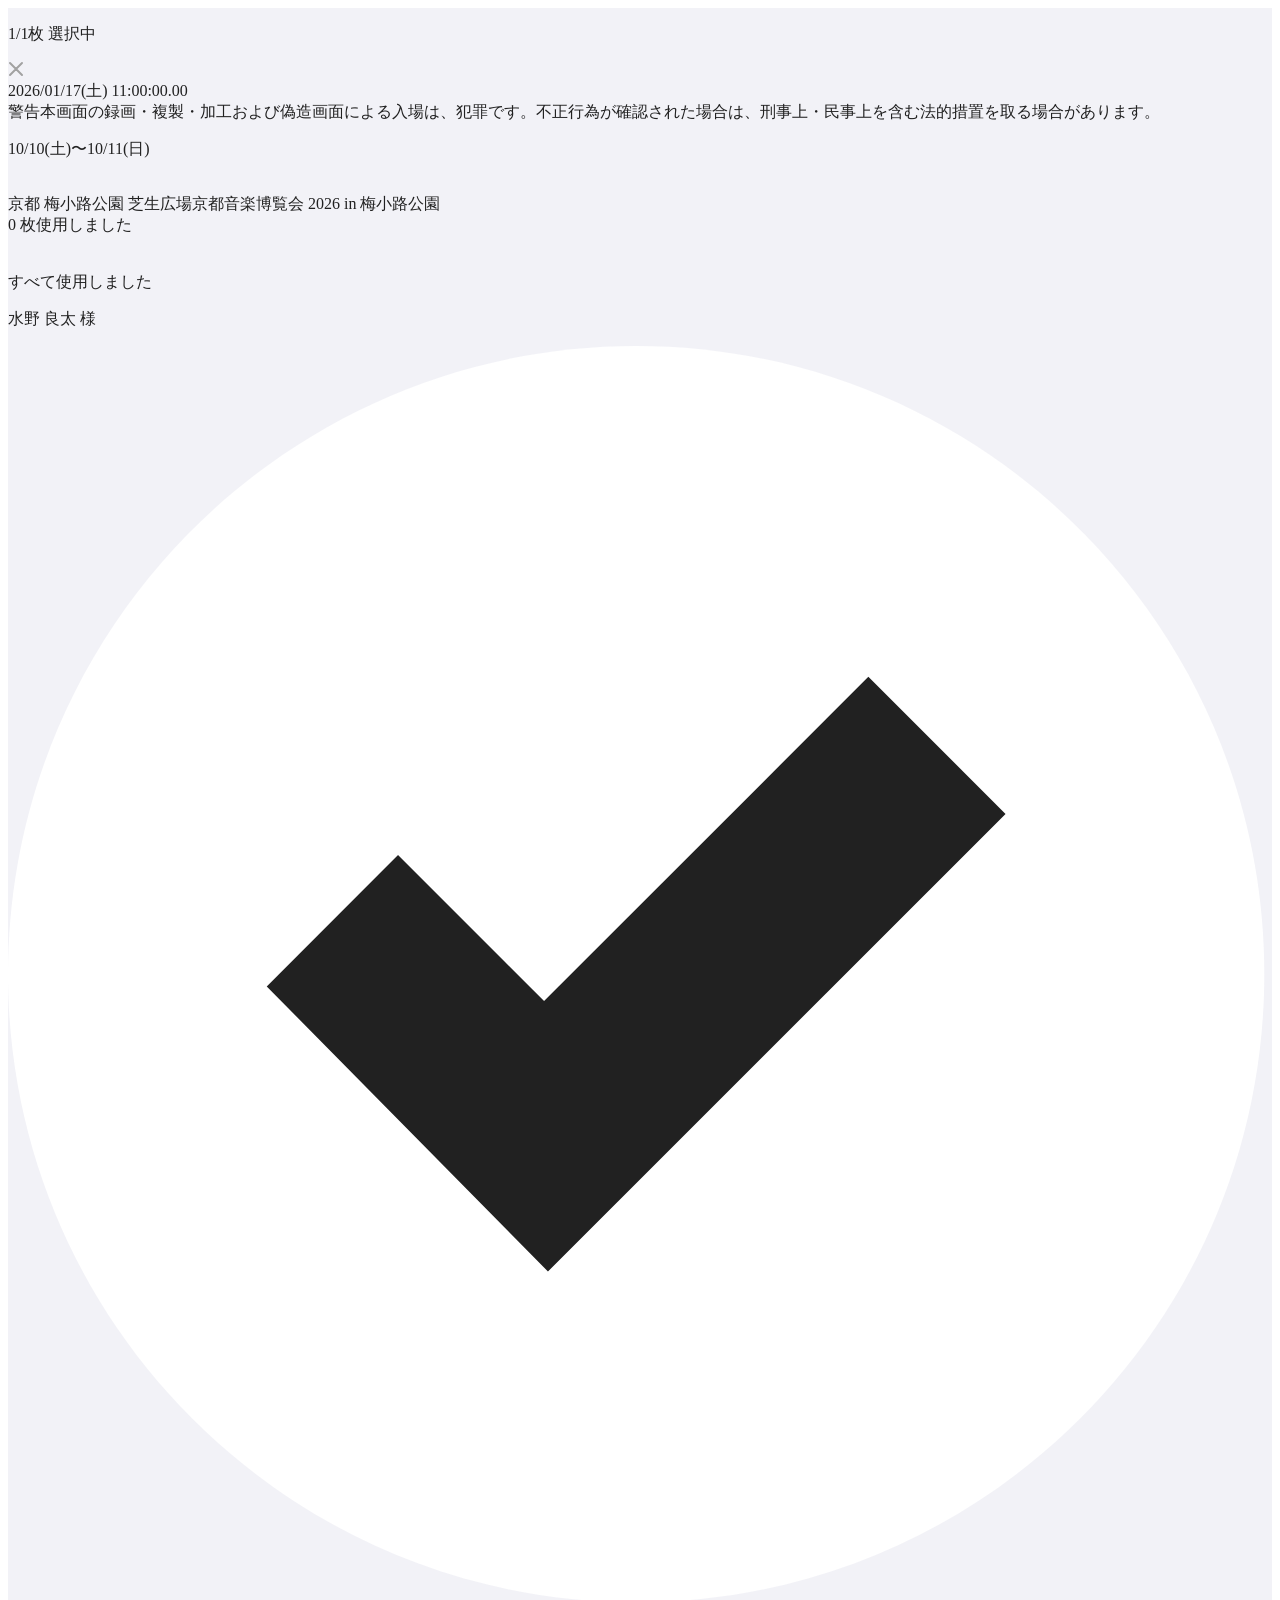
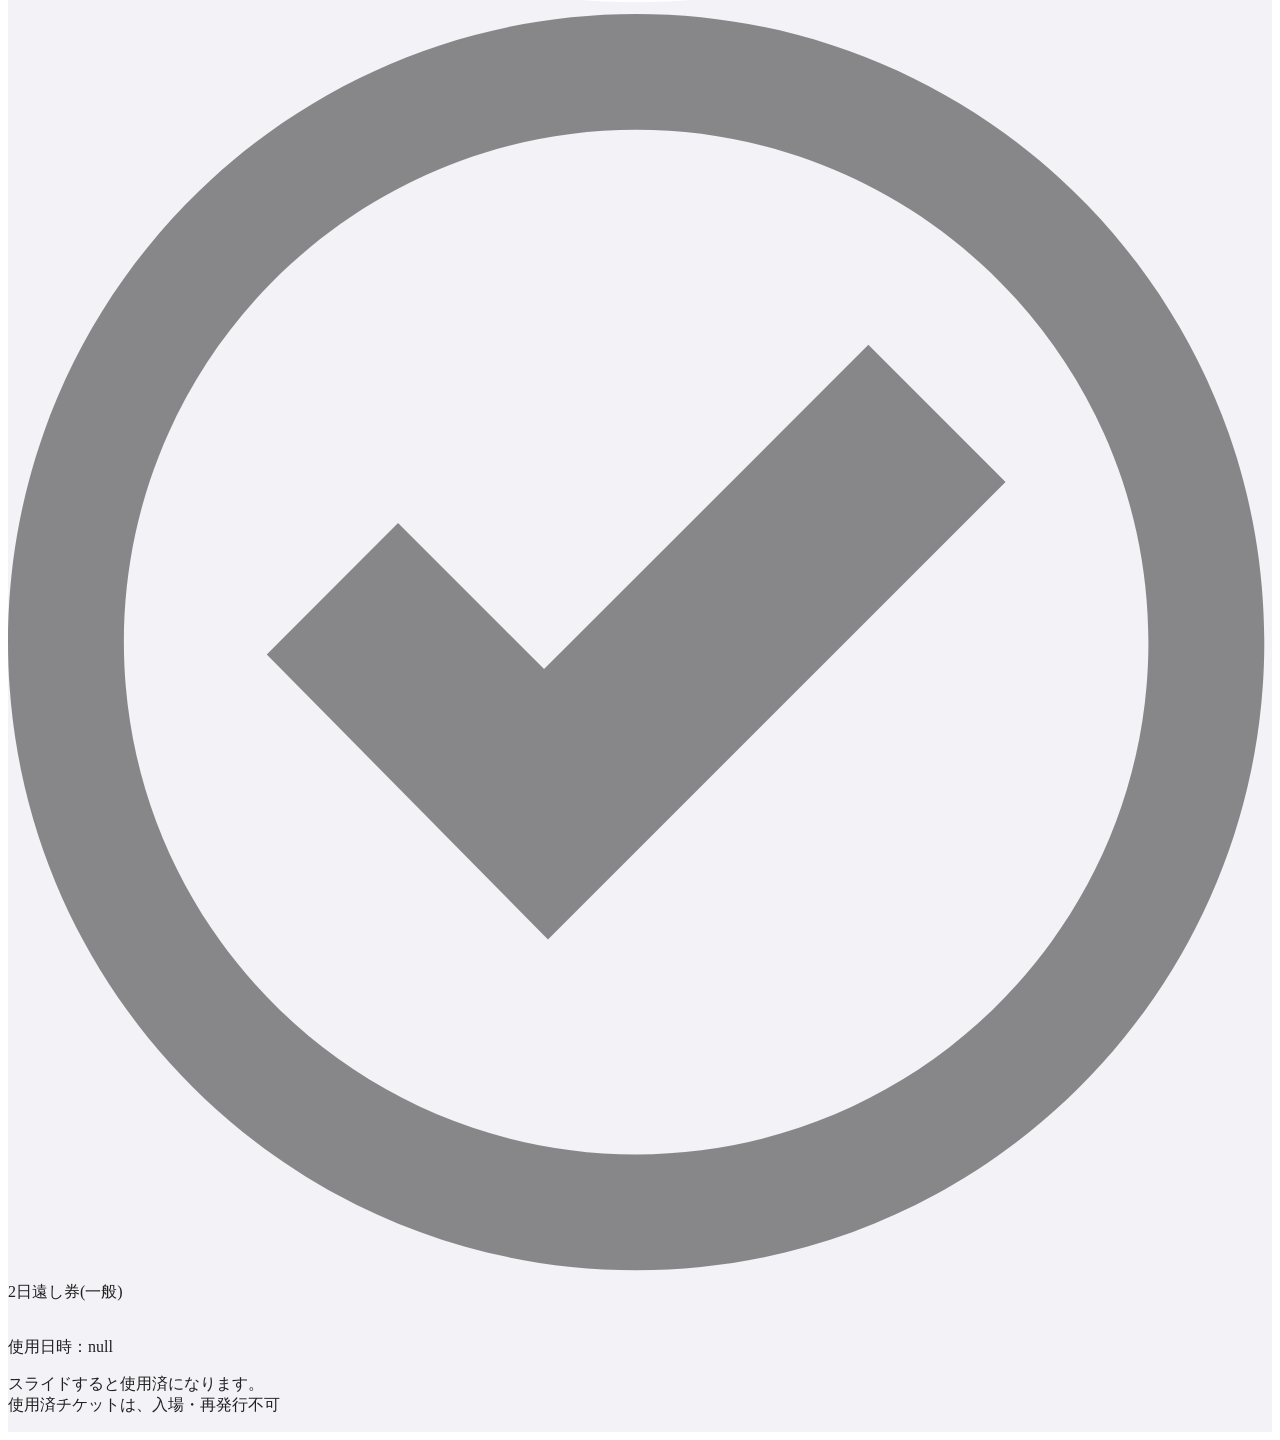
==== tickets/8a6e2443-d847-4844-9448-9a75f278def5/mogiri/index.html @ c61e7495 "Add files via upload" ====
<!DOCTYPE html><html lang="ja" class="h-full antialiased light" data-theme="light" data-theme-preference="light"><head><meta charset="UTF-8"><meta name="viewport" content="width=device-width, initial-scale=1, maximum-scale=1, user-scalable=no, viewport-fit=cover"><meta name="description" content="e+ ticket viewer"><meta name="robots" content="noindex, nofollow, noarchive"><meta name="theme-color" content="#ffffff"><meta name="apple-mobile-web-app-capable" content="yes"><meta name="apple-mobile-web-app-status-bar-style" content="default"><meta name="apple-mobile-web-app-title" content="イープラス"><link rel="manifest" href="/epl/tickets/8a6e2443-d847-4844-9448-9a75f278def5/manifest.webmanifest"><link rel="apple-touch-icon" href="/icon/apple-touch-icon.png"><link rel="icon" type="image/png" sizes="32x32" href="/icon/favicon-32x32.png"><link rel="icon" type="image/png" sizes="16x16" href="/icon/favicon-16x16.png"><link rel="preload" href="/epl/font/sf_pro_text_regular.ttf" as="font" type="font/ttf" crossorigin><link rel="preload" href="/epl/font/sf_pro_text_bold.ttf" as="font" type="font/ttf" crossorigin><title>かがやきフェス2026</title><script src="/epl/lottie-web/lottie.min.js"></script><script>
			if ('serviceWorker' in navigator) {
				window.addEventListener('load', () => {
					navigator.serviceWorker
						.register('/epl/service-worker.js', { scope: '/epl/tickets/' })
						.catch((err) => console.warn('[sw] register failed:', err));
				});
			}
		</script><meta name="astro-view-transitions-enabled" content="true"><meta name="astro-view-transitions-fallback" content="animate"><script type="module" src="/epl/_astro/ClientRouter.astro_astro_type_script_index_0_lang.B0Yqz80f.js"></script><link rel="stylesheet" href="/epl/_astro/global.BjLpf3B9.css"><style>.astro-route-announcer{clip:rect(0 0 0 0);clip-path:inset(50%);white-space:nowrap;width:1px;height:1px;position:absolute;top:0;left:0;overflow:hidden}.eplus-ticket-body{background-color:var(--eplus-white,#fff);color:var(--eplus-black33,#212121)}.eplus-ticket-shell[data-astro-cid-db5dahwr]{background:var(--eplus-shell-bg,#f2f2f7);flex-direction:column;min-height:100dvh;display:flex}
/* ===== Page2 Date Mode ===== */
/* Single */
[data-role="preview-page2"][data-date-mode="single"]
[data-role="mogiri-date-multi"] {
    display: none !important;
}

/* Multi */
[data-role="preview-page2"][data-date-mode="multi"]
[data-role="mogiri-date-single"] {
    display: none !important;
}
</style>
<link rel="stylesheet" href="/epl/_astro/TicketPage2.B8BCCJMO.css"></head><body class="min-h-full eplus-ticket-body"><main class="eplus-ticket-shell" data-astro-cid-db5dahwr>
	<div class="preview-frame unframed" data-role="preview-page2" data-date-mode="multi" data-preview-id="preview-page2-30d9e6ad-4e7a-4dee-9723-e52ab160f7e9" data-read-url-flags="1" data-assignment-id="8a6e2443-d847-4844-9448-9a75f278def5" data-require-two-fingers="1" data-show-slider-animation="0" style="--color-pattern-current: #eb519b; --gatepass-bg: #e85298;" data-astro-cid-z4ui56x3><svg width="0" height="0" style="position:absolute;pointer-events:none" aria-hidden="true" data-astro-cid-z4ui56x3><defs data-astro-cid-z4ui56x3><symbol id="preview-page2-30d9e6ad-4e7a-4dee-9723-e52ab160f7e9-icon-check-selected" viewBox="0 0 60 60" data-astro-cid-z4ui56x3><path fill="#ffffff" d="M59.6344,29.8174C59.6344,46.2844 46.2844,59.6344 29.8174,59.6344C13.3494,59.6344 0.0004,46.2844 0.0004,29.8174C0.0004,13.3494 13.3494,0.0004 29.8174,0.0004C46.2844,0.0004 59.6344,13.3494 59.6344,29.8174Z" data-astro-cid-z4ui56x3></path><path fill="currentColor" d="M12.2823,30.3989l6.232,-6.233l6.931,6.93l15.395,-15.395l6.512,6.512l-21.721,21.72z" data-astro-cid-z4ui56x3></path></symbol><symbol id="preview-page2-30d9e6ad-4e7a-4dee-9723-e52ab160f7e9-icon-check-unselected" viewBox="0 0 60 60" data-astro-cid-z4ui56x3><path fill="currentColor" fill-opacity="0.5039295" d="M12.2823,30.3989l6.232,-6.233l6.931,6.93l15.395,-15.395l6.512,6.512l-21.721,21.72z" data-astro-cid-z4ui56x3></path><path fill="currentColor" fill-opacity="0.5039295" fill-rule="evenodd" d="M29.8175,0C13.3495,0 0.0005,13.35 0.0005,29.817C0.0005,46.285 13.3495,59.634 29.8175,59.634C46.2845,59.634 59.6345,46.285 59.6345,29.817C59.6345,13.35 46.2845,0 29.8175,0M29.8175,5.5C43.2265,5.5 54.1345,16.409 54.1345,29.817C54.1345,43.226 43.2265,54.134 29.8175,54.134C16.4085,54.134 5.5005,43.226 5.5005,29.817C5.5005,16.409 16.4085,5.5 29.8175,5.5" data-astro-cid-z4ui56x3></path></symbol></defs></svg><div class="page page2 show" data-state="IDLE" data-animation-type="000" data-astro-cid-z4ui56x3><div class="header" data-astro-cid-z4ui56x3><p class="selected-ticket-count" data-astro-cid-z4ui56x3><span class="number selected" data-role="selected-count" data-astro-cid-z4ui56x3><span data-role="use-count" data-astro-cid-z4ui56x3>1</span>/<span data-role="total-count" data-astro-cid-z4ui56x3>1</span></span>枚 選択中</p><a class="close-btn" href="/epl/tickets/8a6e2443-d847-4844-9448-9a75f278def5" aria-label="閉じる" data-astro-cid-z4ui56x3><svg width="16" height="16" viewBox="0 0 16 16" fill="none" xmlns="http://www.w3.org/2000/svg" data-astro-cid-z4ui56x3><path d="M14 14L8 8M8 8L14 2M8 8L2 14M8 8L2 2" stroke="#A2A2A2" stroke-width="2" stroke-linecap="round" stroke-linejoin="round" data-astro-cid-z4ui56x3></path></svg></a></div><div class="main" data-astro-cid-z4ui56x3><div class="timestamp-container" data-astro-cid-z4ui56x3><div class="timestamp" data-astro-cid-z4ui56x3><span class="number" data-role="timer-text" data-astro-cid-z4ui56x3>2026/01/17(土) 11:00:00.00</span></div></div><div class="gatepass-warning" data-role="gatepass-warning" data-astro-cid-z4ui56x3><span class="lbl" data-astro-cid-z4ui56x3>警告</span><span class="msg" data-astro-cid-z4ui56x3>本画面の録画・複製・加工および偽造画面による入場は、犯罪です。不正行為が確認された場合は、刑事上・民事上を含む法的措置を取る場合があります。</span></div><section class="mogiri-card-section" data-role="mogiri-section" data-astro-cid-z4ui56x3><div class="mogiri-card-background" data-role="mogiri-background" data-astro-cid-z4ui56x3></div><div class="mogiri-card" data-role="mogiri-card" data-astro-cid-z4ui56x3><div class="mogiri-card-main" data-role="mogiri-main" data-astro-cid-z4ui56x3>
		<div class="mogiri-date-time" data-role="mogiri-date-single" data-astro-cid-z4ui56x3><p class="mogiri-date" data-astro-cid-z4ui56x3><span class="mogiri-date-text number" data-astro-cid-z4ui56x3>10/10</span><span class="mogiri-weekday" data-astro-cid-z4ui56x3>(<span data-astro-cid-z4ui56x3>土</span>)</span></p><p class="mogiri-times number" data-role="mogiri-times" data-astro-cid-z4ui56x3><span class="mogiri-open" data-role="mogiri-time-open" data-astro-cid-z4ui56x3><span class="mogiri-time-value" data-astro-cid-z4ui56x3><span class="fw600" data-astro-cid-z4ui56x3>10</span>:<span class="fw600" data-astro-cid-z4ui56x3>00</span></span><span data-astro-cid-z4ui56x3>開場</span></span><span class="mogiri-start" data-role="mogiri-time-start" data-astro-cid-z4ui56x3><span class="mogiri-time-value" data-astro-cid-z4ui56x3><span class="fw600" data-astro-cid-z4ui56x3>11</span>:<span class="fw600" data-astro-cid-z4ui56x3>30</span></span><span data-astro-cid-z4ui56x3>開演</span></span></p></div>
		<div class="mogiri-multi-date" data-role="mogiri-date-multi" data-astro-cid-z4ui56x3><p data-astro-cid-z4ui56x3><span class="multi-start" data-astro-cid-z4ui56x3>10/10<span class="mogiri-weekday" data-astro-cid-z4ui56x3>(<span data-astro-cid-z4ui56x3>土</span>)</span></span>〜<span class="multi-end" data-astro-cid-z4ui56x3>10/11<span class="mogiri-weekday" data-astro-cid-z4ui56x3>(<span data-astro-cid-z4ui56x3>日</span>)</span></span></p></div><div class="mogiri-card-touch" data-astro-cid-z4ui56x3><img src="/epl/image/edsdk_v3_icon_gate_star.png" class="mogiri-card-touch-image" alt="" draggable="false" data-astro-cid-z4ui56x3><img src="/epl/image/edsdk_v3_icon_gate_star.png" class="mogiri-card-touch-image" alt="" draggable="false" data-astro-cid-z4ui56x3></div>
		<div class="mogiri-title-venue" data-astro-cid-z4ui56x3><span class="mogiri-title-text" data-astro-cid-z4ui56x3>京都 梅小路公園 芝生広場</span><span class="mogiri-venue-text" data-astro-cid-z4ui56x3>京都音楽博覧会 2026 in 梅小路公園</span></div></div><div class="mogiri-card-used" data-role="mogiri-used" data-astro-cid-z4ui56x3><div class="mogiri-card-used-content" data-astro-cid-z4ui56x3><span data-astro-cid-z4ui56x3><span data-role="used-count" data-astro-cid-z4ui56x3>0</span> 枚使用しました</span></div></div><div class="mogiri-card-content" data-role="mogiri-swiper" data-astro-cid-z4ui56x3><div class="mogiri-card-foreground" data-role="mogiri-foreground" data-astro-cid-z4ui56x3><div class="mogiri-card-foreground-gate" data-astro-cid-z4ui56x3><img src="/epl/image/edsdk_v3_icon_gate.png" class="mogiri-card-foreground-image" alt="" draggable="false" data-astro-cid-z4ui56x3></div><div class="mogiri-card-foreground-gate-animation" data-astro-cid-z4ui56x3><img src="/epl/image/edsdk_v3_anim_gate_01.png" class="gate-frame frame1" alt="" draggable="false" data-astro-cid-z4ui56x3><img src="/epl/image/edsdk_v3_anim_gate_02.png" class="gate-frame frame2" alt="" draggable="false" data-astro-cid-z4ui56x3><img src="/epl/image/edsdk_v3_anim_gate_03.png" class="gate-frame frame3" alt="" draggable="false" data-astro-cid-z4ui56x3><img src="/epl/image/edsdk_v3_anim_gate_04.png" class="gate-frame frame4" alt="" draggable="false" data-astro-cid-z4ui56x3><img src="/epl/image/edsdk_v3_anim_gate_05.png" class="gate-frame frame5" alt="" draggable="false" data-astro-cid-z4ui56x3><img src="/epl/image/edsdk_v3_anim_gate_06.png" class="gate-frame frame6" alt="" draggable="false" data-astro-cid-z4ui56x3></div></div></div></div><div class="mogiri-lottie" data-role="mogiri-lottie" id="preview-page2-30d9e6ad-4e7a-4dee-9723-e52ab160f7e9-lottie" data-astro-cid-z4ui56x3></div><div class="mogiri-finished" data-role="mogiri-finished" aria-hidden="true" data-astro-cid-z4ui56x3>すべて使用しました</div><div class="select-ticket-list" data-role="select-list" data-astro-cid-z4ui56x3><div class="select-ticket-card dashed-top unused selected" data-role="select-ticket-card" data-index="0" data-astro-cid-z4ui56x3><div class="lottie-real lottie-real-cell lottie-cell-slot" data-role="cell-lottie" aria-hidden="true" data-astro-cid-z4ui56x3></div>
	<div class="select-ticket-header" data-astro-cid-z4ui56x3><p class="select-ticket-owner-name" data-astro-cid-z4ui56x3>水野 良太 様</p></div><div class="select-ticket-main" data-astro-cid-z4ui56x3><div class="select-ticket-info" data-astro-cid-z4ui56x3><div class="select-ticket-icon" data-astro-cid-z4ui56x3><svg class="select-ticket-icon-selected" viewBox="0 0 60 60" aria-hidden="true" data-astro-cid-z4ui56x3><use href="#preview-page2-30d9e6ad-4e7a-4dee-9723-e52ab160f7e9-icon-check-selected" data-astro-cid-z4ui56x3></use></svg><svg class="select-ticket-icon-unselected" viewBox="0 0 60 60" aria-hidden="true" data-astro-cid-z4ui56x3><use href="#preview-page2-30d9e6ad-4e7a-4dee-9723-e52ab160f7e9-icon-check-unselected" data-astro-cid-z4ui56x3></use></svg><img src="/epl/image/edsdk_v3_icon_ticket_gatepass.png" class="select-ticket-icon-used" alt="" draggable="false" data-astro-cid-z4ui56x3></div>
	<div class="select-ticket-info-list number" data-astro-cid-z4ui56x3><span class="select-ticket-name" data-astro-cid-z4ui56x3>2日遠し券(一般)</span>
		<span class="select-ticket-prefix " data-astro-cid-z4ui56x3>&nbsp;</span>
		<span class="select-ticket-reference-number " data-astro-cid-z4ui56x3><span class="number ref-number" data-astro-cid-z4ui56x3>&nbsp;</span> </span></div>
		<div class="select-ticket-used" data-astro-cid-z4ui56x3><img src="/epl/image/edsdk_v3_st_ticket_used_stamp.png" class="select-ticket-used-stamp" alt="" draggable="false" data-astro-cid-z4ui56x3></div></div><p class="select-ticket-used-date" data-astro-cid-z4ui56x3>使用日時：<span class="used-timestamp number" data-role="used-timestamp" data-astro-cid-z4ui56x3>null</span></p></div></div></div></section></div><div class="mogiri-caution" data-role="mogiri-caution" data-astro-cid-z4ui56x3><p class="mogiri-caution-text" data-astro-cid-z4ui56x3>スライドすると使用済になります。<br data-astro-cid-z4ui56x3>使用済チケットは、入場・再発行不可</p></div></div></div><script type="module" src="/epl/_astro/TicketPage2.astro_astro_type_script_index_0_lang.B-R_pFsA.js"></script></main>
</body></html>
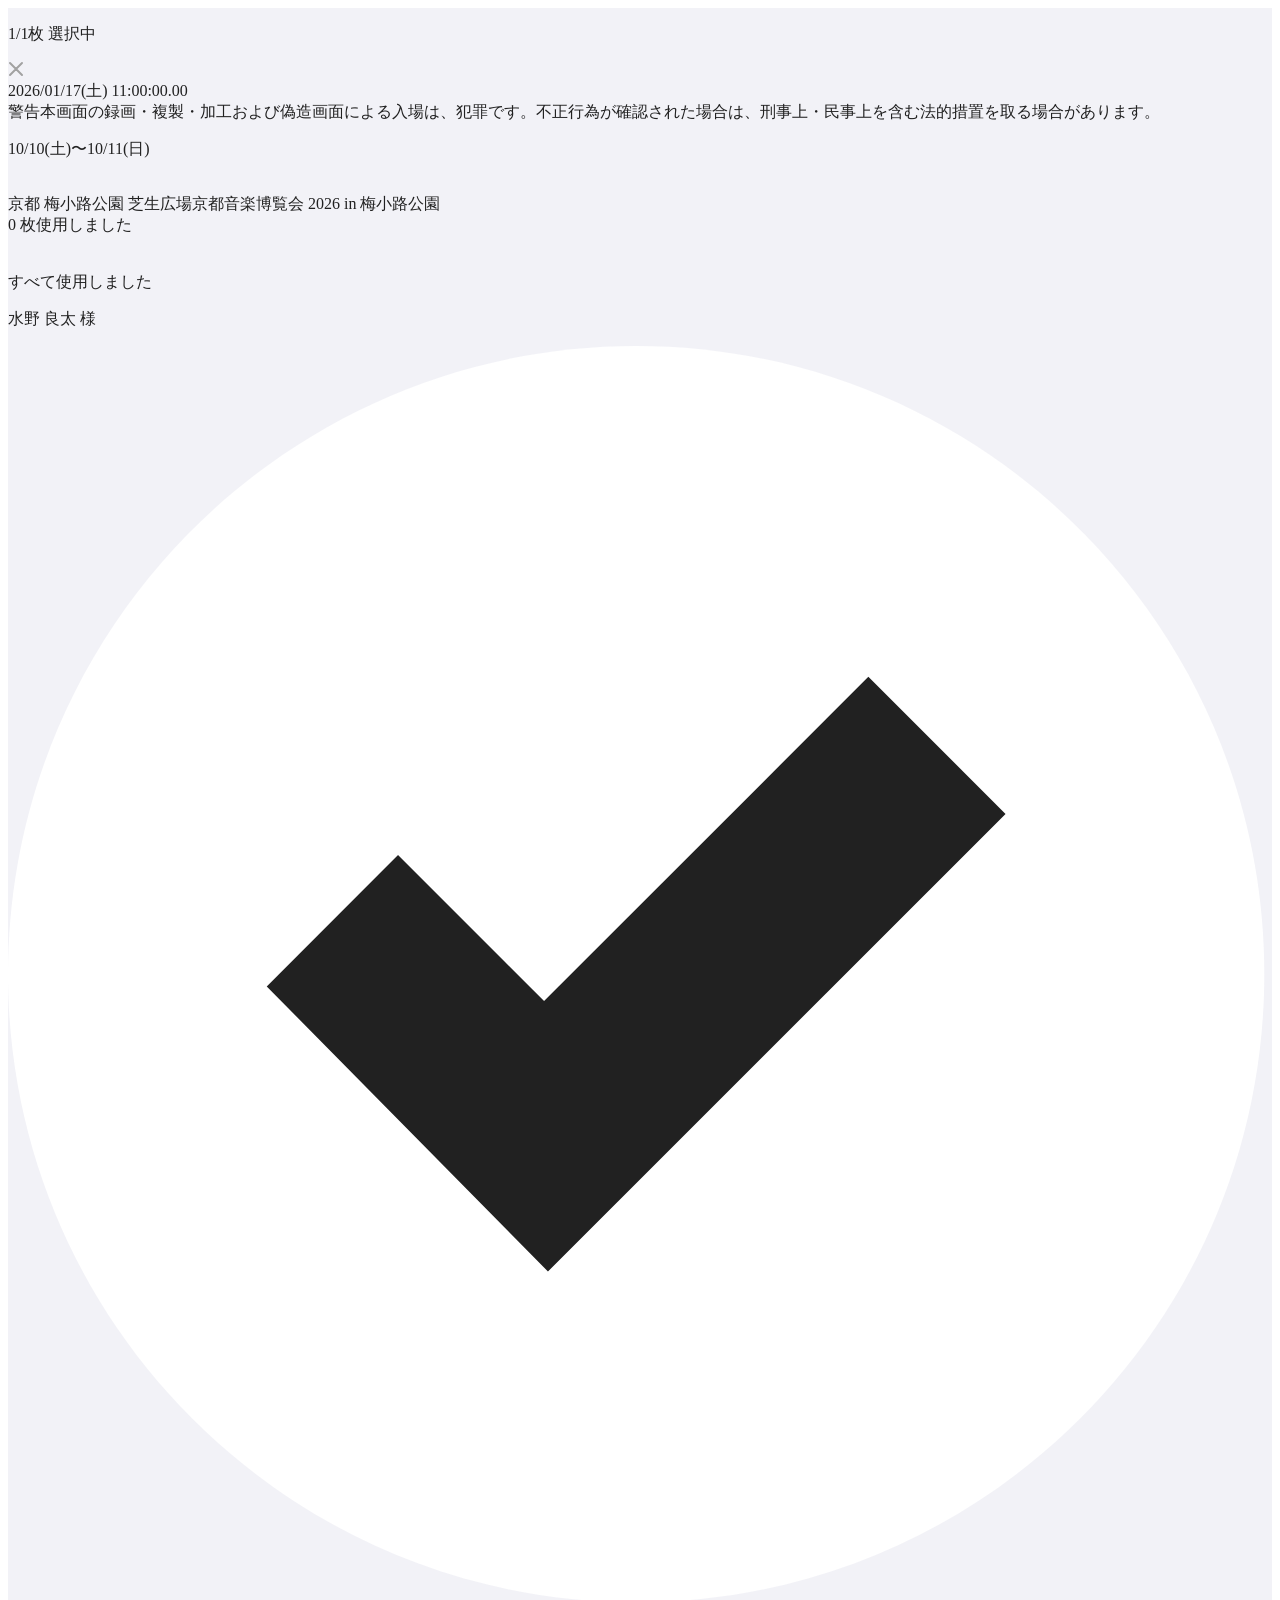
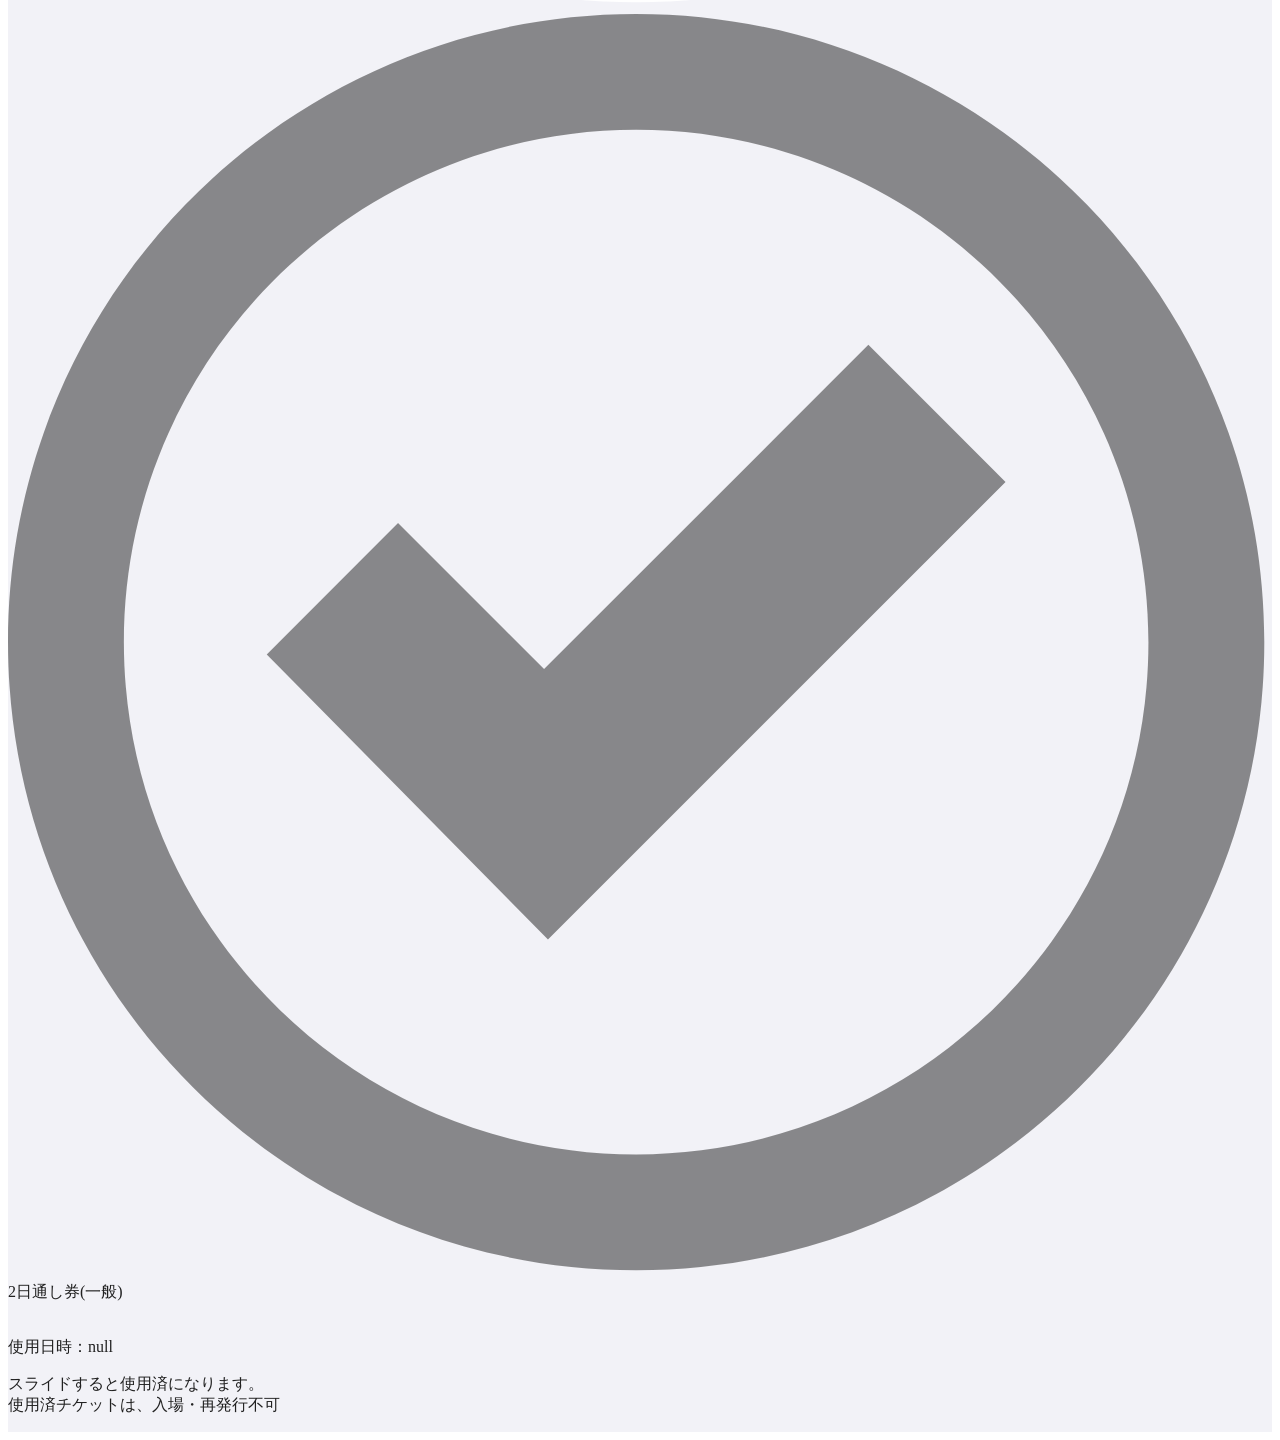
==== commit 8c99bfa4: "index.html を更新" ====
--- a/tickets/8a6e2443-d847-4844-9448-9a75f278def5/mogiri/index.html
+++ b/tickets/8a6e2443-d847-4844-9448-9a75f278def5/mogiri/index.html
@@ -1,4 +1,4 @@
-<!DOCTYPE html><html lang="ja" class="h-full antialiased light" data-theme="light" data-theme-preference="light"><head><meta charset="UTF-8"><meta name="viewport" content="width=device-width, initial-scale=1, maximum-scale=1, user-scalable=no, viewport-fit=cover"><meta name="description" content="e+ ticket viewer"><meta name="robots" content="noindex, nofollow, noarchive"><meta name="theme-color" content="#ffffff"><meta name="apple-mobile-web-app-capable" content="yes"><meta name="apple-mobile-web-app-status-bar-style" content="default"><meta name="apple-mobile-web-app-title" content="イープラス"><link rel="manifest" href="/epl/tickets/8a6e2443-d847-4844-9448-9a75f278def5/manifest.webmanifest"><link rel="apple-touch-icon" href="/icon/apple-touch-icon.png"><link rel="icon" type="image/png" sizes="32x32" href="/icon/favicon-32x32.png"><link rel="icon" type="image/png" sizes="16x16" href="/icon/favicon-16x16.png"><link rel="preload" href="/epl/font/sf_pro_text_regular.ttf" as="font" type="font/ttf" crossorigin><link rel="preload" href="/epl/font/sf_pro_text_bold.ttf" as="font" type="font/ttf" crossorigin><title>かがやきフェス2026</title><script src="/epl/lottie-web/lottie.min.js"></script><script>
+<!DOCTYPE html><html lang="ja" class="h-full antialiased light" data-theme="light" data-theme-preference="light"><head><meta charset="UTF-8"><meta name="viewport" content="width=device-width, initial-scale=1, maximum-scale=1, user-scalable=no, viewport-fit=cover"><meta name="description" content="e+ ticket viewer"><meta name="robots" content="noindex, nofollow, noarchive"><meta name="theme-color" content="#ffffff"><meta name="apple-mobile-web-app-capable" content="yes"><meta name="apple-mobile-web-app-status-bar-style" content="default"><meta name="apple-mobile-web-app-title" content="イープラス"><link rel="manifest" href="/epl/tickets/8a6e2443-d847-4844-9448-9a75f278def5/manifest.webmanifest"><link rel="apple-touch-icon" href="/icon/apple-touch-icon.png"><link rel="icon" type="image/png" sizes="32x32" href="/icon/favicon-32x32.png"><link rel="icon" type="image/png" sizes="16x16" href="/icon/favicon-16x16.png"><link rel="preload" href="/epl/font/sf_pro_text_regular.ttf" as="font" type="font/ttf" crossorigin><link rel="preload" href="/epl/font/sf_pro_text_bold.ttf" as="font" type="font/ttf" crossorigin><title></title><script src="/epl/lottie-web/lottie.min.js"></script><script>
 			if ('serviceWorker' in navigator) {
 				window.addEventListener('load', () => {
 					navigator.serviceWorker
@@ -26,7 +26,7 @@
 		<div class="mogiri-multi-date" data-role="mogiri-date-multi" data-astro-cid-z4ui56x3><p data-astro-cid-z4ui56x3><span class="multi-start" data-astro-cid-z4ui56x3>10/10<span class="mogiri-weekday" data-astro-cid-z4ui56x3>(<span data-astro-cid-z4ui56x3>土</span>)</span></span>〜<span class="multi-end" data-astro-cid-z4ui56x3>10/11<span class="mogiri-weekday" data-astro-cid-z4ui56x3>(<span data-astro-cid-z4ui56x3>日</span>)</span></span></p></div><div class="mogiri-card-touch" data-astro-cid-z4ui56x3><img src="/epl/image/edsdk_v3_icon_gate_star.png" class="mogiri-card-touch-image" alt="" draggable="false" data-astro-cid-z4ui56x3><img src="/epl/image/edsdk_v3_icon_gate_star.png" class="mogiri-card-touch-image" alt="" draggable="false" data-astro-cid-z4ui56x3></div>
 		<div class="mogiri-title-venue" data-astro-cid-z4ui56x3><span class="mogiri-title-text" data-astro-cid-z4ui56x3>京都 梅小路公園 芝生広場</span><span class="mogiri-venue-text" data-astro-cid-z4ui56x3>京都音楽博覧会 2026 in 梅小路公園</span></div></div><div class="mogiri-card-used" data-role="mogiri-used" data-astro-cid-z4ui56x3><div class="mogiri-card-used-content" data-astro-cid-z4ui56x3><span data-astro-cid-z4ui56x3><span data-role="used-count" data-astro-cid-z4ui56x3>0</span> 枚使用しました</span></div></div><div class="mogiri-card-content" data-role="mogiri-swiper" data-astro-cid-z4ui56x3><div class="mogiri-card-foreground" data-role="mogiri-foreground" data-astro-cid-z4ui56x3><div class="mogiri-card-foreground-gate" data-astro-cid-z4ui56x3><img src="/epl/image/edsdk_v3_icon_gate.png" class="mogiri-card-foreground-image" alt="" draggable="false" data-astro-cid-z4ui56x3></div><div class="mogiri-card-foreground-gate-animation" data-astro-cid-z4ui56x3><img src="/epl/image/edsdk_v3_anim_gate_01.png" class="gate-frame frame1" alt="" draggable="false" data-astro-cid-z4ui56x3><img src="/epl/image/edsdk_v3_anim_gate_02.png" class="gate-frame frame2" alt="" draggable="false" data-astro-cid-z4ui56x3><img src="/epl/image/edsdk_v3_anim_gate_03.png" class="gate-frame frame3" alt="" draggable="false" data-astro-cid-z4ui56x3><img src="/epl/image/edsdk_v3_anim_gate_04.png" class="gate-frame frame4" alt="" draggable="false" data-astro-cid-z4ui56x3><img src="/epl/image/edsdk_v3_anim_gate_05.png" class="gate-frame frame5" alt="" draggable="false" data-astro-cid-z4ui56x3><img src="/epl/image/edsdk_v3_anim_gate_06.png" class="gate-frame frame6" alt="" draggable="false" data-astro-cid-z4ui56x3></div></div></div></div><div class="mogiri-lottie" data-role="mogiri-lottie" id="preview-page2-30d9e6ad-4e7a-4dee-9723-e52ab160f7e9-lottie" data-astro-cid-z4ui56x3></div><div class="mogiri-finished" data-role="mogiri-finished" aria-hidden="true" data-astro-cid-z4ui56x3>すべて使用しました</div><div class="select-ticket-list" data-role="select-list" data-astro-cid-z4ui56x3><div class="select-ticket-card dashed-top unused selected" data-role="select-ticket-card" data-index="0" data-astro-cid-z4ui56x3><div class="lottie-real lottie-real-cell lottie-cell-slot" data-role="cell-lottie" aria-hidden="true" data-astro-cid-z4ui56x3></div>
 	<div class="select-ticket-header" data-astro-cid-z4ui56x3><p class="select-ticket-owner-name" data-astro-cid-z4ui56x3>水野 良太 様</p></div><div class="select-ticket-main" data-astro-cid-z4ui56x3><div class="select-ticket-info" data-astro-cid-z4ui56x3><div class="select-ticket-icon" data-astro-cid-z4ui56x3><svg class="select-ticket-icon-selected" viewBox="0 0 60 60" aria-hidden="true" data-astro-cid-z4ui56x3><use href="#preview-page2-30d9e6ad-4e7a-4dee-9723-e52ab160f7e9-icon-check-selected" data-astro-cid-z4ui56x3></use></svg><svg class="select-ticket-icon-unselected" viewBox="0 0 60 60" aria-hidden="true" data-astro-cid-z4ui56x3><use href="#preview-page2-30d9e6ad-4e7a-4dee-9723-e52ab160f7e9-icon-check-unselected" data-astro-cid-z4ui56x3></use></svg><img src="/epl/image/edsdk_v3_icon_ticket_gatepass.png" class="select-ticket-icon-used" alt="" draggable="false" data-astro-cid-z4ui56x3></div>
-	<div class="select-ticket-info-list number" data-astro-cid-z4ui56x3><span class="select-ticket-name" data-astro-cid-z4ui56x3>2日遠し券(一般)</span>
+	<div class="select-ticket-info-list number" data-astro-cid-z4ui56x3><span class="select-ticket-name" data-astro-cid-z4ui56x3>2日通し券(一般)</span>
 		<span class="select-ticket-prefix " data-astro-cid-z4ui56x3>&nbsp;</span>
 		<span class="select-ticket-reference-number " data-astro-cid-z4ui56x3><span class="number ref-number" data-astro-cid-z4ui56x3>&nbsp;</span> </span></div>
 		<div class="select-ticket-used" data-astro-cid-z4ui56x3><img src="/epl/image/edsdk_v3_st_ticket_used_stamp.png" class="select-ticket-used-stamp" alt="" draggable="false" data-astro-cid-z4ui56x3></div></div><p class="select-ticket-used-date" data-astro-cid-z4ui56x3>使用日時：<span class="used-timestamp number" data-role="used-timestamp" data-astro-cid-z4ui56x3>null</span></p></div></div></div></section></div><div class="mogiri-caution" data-role="mogiri-caution" data-astro-cid-z4ui56x3><p class="mogiri-caution-text" data-astro-cid-z4ui56x3>スライドすると使用済になります。<br data-astro-cid-z4ui56x3>使用済チケットは、入場・再発行不可</p></div></div></div><script type="module" src="/epl/_astro/TicketPage2.astro_astro_type_script_index_0_lang.B-R_pFsA.js"></script></main>
